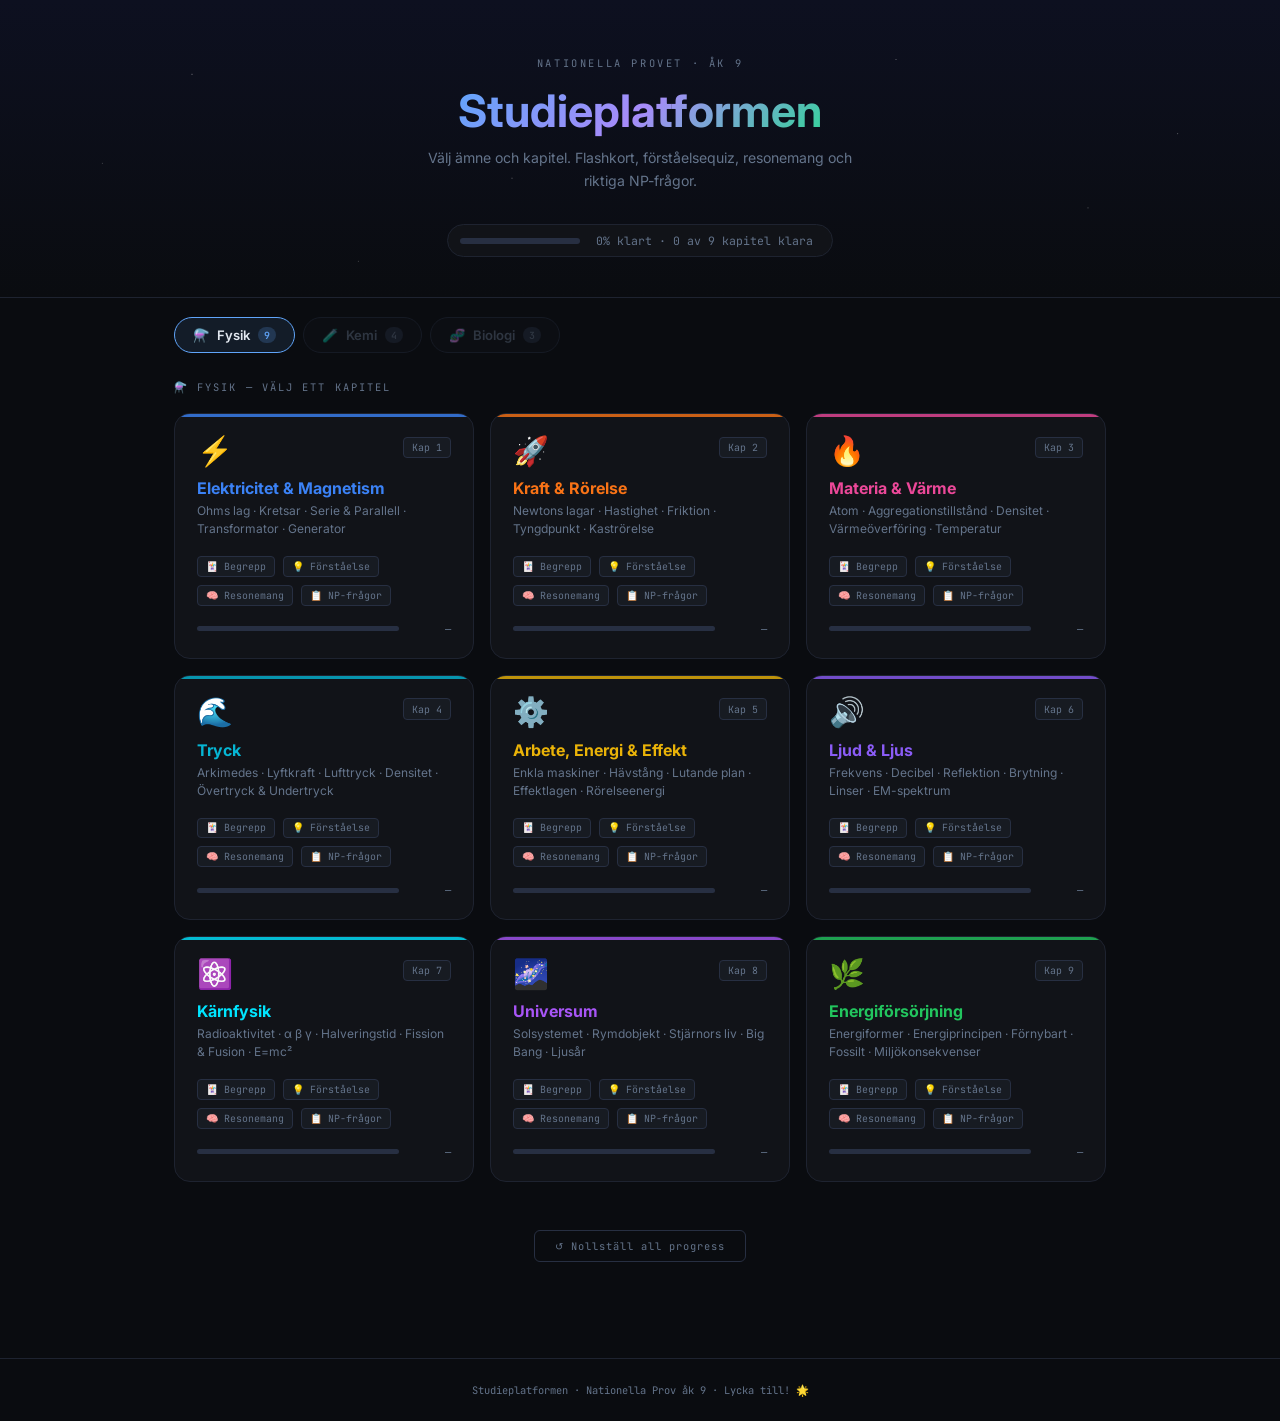
==== index.html @ 58ea1e1f "Lägg till NP Fysik åk 9 (statisk studieplattform med localStorage)" ====
<!DOCTYPE html>
<html lang="sv">
<head>
<meta charset="UTF-8">
<meta name="viewport" content="width=device-width, initial-scale=1.0">
<title>Studieplatformen — NP Åk 9</title>
<style>
@import url('https://fonts.googleapis.com/css2?family=Inter:wght@400;500;600;700&family=JetBrains+Mono:wght@400;600&display=swap');

:root {
  --bg: #0a0c10;
  --card: #111318;
  --card2: #171b22;
  --border: #1e2330;
  --border2: #272f42;
  --text: #e2e8f0;
  --muted: #64748b;
  --mono: 'JetBrains Mono', monospace;
}
* { box-sizing: border-box; margin: 0; padding: 0; }
body { font-family: 'Inter', sans-serif; background: var(--bg); color: var(--text); min-height: 100vh; }

.hero {
  padding: 3.5rem 1.5rem 2.5rem; text-align: center;
  border-bottom: 1px solid var(--border);
  background: linear-gradient(180deg, #0d1020 0%, var(--bg) 100%);
  position: relative; overflow: hidden;
}
.hero::before {
  content: ''; position: absolute; inset: 0; pointer-events: none;
  background-image:
    radial-gradient(1px 1px at 15% 25%, rgba(255,255,255,0.4) 0%, transparent 100%),
    radial-gradient(1px 1px at 40% 60%, rgba(255,255,255,0.3) 0%, transparent 100%),
    radial-gradient(1px 1px at 70% 20%, rgba(255,255,255,0.35) 0%, transparent 100%),
    radial-gradient(1px 1px at 85% 70%, rgba(255,255,255,0.25) 0%, transparent 100%),
    radial-gradient(1px 1px at 28% 88%, rgba(255,255,255,0.2) 0%, transparent 100%),
    radial-gradient(1px 1px at 92% 45%, rgba(255,255,255,0.3) 0%, transparent 100%),
    radial-gradient(1px 1px at 8%  55%, rgba(255,255,255,0.2) 0%, transparent 100%);
}
.hero-tag { font-family: var(--mono); font-size: 0.65rem; letter-spacing: 0.25em; text-transform: uppercase; color: var(--muted); margin-bottom: 1rem; }
.hero h1 { font-size: clamp(1.8rem, 5vw, 2.8rem); font-weight: 700; line-height: 1.15; margin-bottom: 0.6rem; }
.hero h1 .grad { background: linear-gradient(135deg, #60a5fa, #a78bfa, #34d399); -webkit-background-clip: text; -webkit-text-fill-color: transparent; background-clip: text; }
.hero p { font-size: 0.88rem; color: var(--muted); max-width: 460px; margin: 0 auto 2rem; line-height: 1.6; }

.overall-progress {
  display: inline-flex; align-items: center; gap: 1rem;
  background: var(--card); border: 1px solid var(--border);
  border-radius: 100px; padding: 0.5rem 1.2rem 0.5rem 0.8rem;
}
.op-bar-bg { width: 120px; height: 6px; background: var(--border2); border-radius: 3px; overflow: hidden; }
.op-bar-fg { height: 100%; background: linear-gradient(90deg, #60a5fa, #a78bfa, #34d399); border-radius: 3px; transition: width 0.5s ease; width: 0%; }
.op-text { font-family: var(--mono); font-size: 0.72rem; color: var(--muted); white-space: nowrap; }

.subject-tabs {
  display: flex; align-items: center; gap: 0.5rem;
  padding: 1.2rem 1.5rem; max-width: 980px; margin: 0 auto;
  overflow-x: auto; scrollbar-width: none;
}
.subject-tabs::-webkit-scrollbar { display: none; }

.subject-btn {
  display: flex; align-items: center; gap: 0.5rem;
  font-family: 'Inter', sans-serif; font-size: 0.82rem; font-weight: 600;
  padding: 0.55rem 1.1rem; border-radius: 100px;
  border: 1px solid var(--border2); background: var(--card); color: var(--muted);
  cursor: pointer; transition: all 0.18s; white-space: nowrap;
}
.subject-btn:hover { color: var(--text); border-color: #3a4562; }
.subject-btn.active { color: var(--text); border-color: var(--sb-color); background: color-mix(in srgb, var(--sb-color) 10%, transparent); }
.subject-btn .sb-count { font-family: var(--mono); font-size: 0.62rem; background: var(--border2); padding: 0.1rem 0.4rem; border-radius: 8px; }
.subject-btn.active .sb-count { background: color-mix(in srgb, var(--sb-color) 20%, transparent); color: var(--sb-color); }
.subject-btn:disabled { opacity: 0.4; cursor: not-allowed; }

.grid-wrap { max-width: 980px; margin: 0 auto; padding: 0 1.5rem 4rem; }
.subject-section { display: none; }
.subject-section.active { display: block; }
.grid-label { font-family: var(--mono); font-size: 0.65rem; letter-spacing: 0.2em; text-transform: uppercase; color: var(--muted); margin-bottom: 1.2rem; padding-top: 0.5rem; }
.chapters-grid { display: grid; grid-template-columns: repeat(auto-fill, minmax(280px, 1fr)); gap: 1rem; margin-bottom: 2rem; }

.ch-card {
  background: var(--card); border: 1px solid var(--border);
  border-radius: 16px; padding: 1.4rem;
  text-decoration: none; color: var(--text); display: block;
  transition: transform 0.18s, box-shadow 0.18s, border-color 0.18s;
  position: relative; overflow: hidden;
}
.ch-card::before {
  content: ''; position: absolute; top: 0; left: 0; right: 0;
  height: 3px; border-radius: 16px 16px 0 0;
  background: var(--cc); opacity: 0.8;
}
.ch-card:hover { transform: translateY(-3px); border-color: var(--border2); box-shadow: 0 8px 32px color-mix(in srgb, var(--cc) 12%, transparent); }
.ch-card.coming { opacity: 0.4; pointer-events: none; background: repeating-linear-gradient(45deg, var(--card), var(--card) 10px, var(--card2) 10px, var(--card2) 20px); }
.ch-card.coming::after { content: 'KOMMER SNART'; position: absolute; inset: 0; display: flex; align-items: center; justify-content: center; font-family: var(--mono); font-size: 0.7rem; letter-spacing: 0.2em; color: var(--muted); background: rgba(10,12,16,0.7); border-radius: 16px; }
.ch-top { display: flex; align-items: flex-start; justify-content: space-between; gap: 0.5rem; margin-bottom: 0.8rem; }
.ch-icon { font-size: 1.8rem; line-height: 1; }
.ch-num { font-family: var(--mono); font-size: 0.62rem; color: var(--muted); background: var(--card2); padding: 0.2rem 0.5rem; border-radius: 4px; border: 1px solid var(--border2); }
.ch-title { font-size: 1rem; font-weight: 700; margin-bottom: 0.25rem; color: var(--cc); }
.ch-sub { font-size: 0.75rem; color: var(--muted); line-height: 1.5; margin-bottom: 1.1rem; }
.ch-stats { display: flex; gap: 0.5rem; margin-bottom: 1rem; flex-wrap: wrap; }
.ch-stat { font-family: var(--mono); font-size: 0.62rem; color: var(--muted); background: var(--card2); border: 1px solid var(--border2); padding: 0.18rem 0.5rem; border-radius: 4px; }
.ch-progress-wrap { display: flex; align-items: center; gap: 0.7rem; }
.ch-bar-bg { flex: 1; height: 5px; background: var(--border2); border-radius: 3px; overflow: hidden; }
.ch-bar-fg { height: 100%; border-radius: 3px; background: var(--cc); transition: width 0.4s ease; opacity: 0.8; }
.ch-pct { font-family: var(--mono); font-size: 0.65rem; color: var(--muted); min-width: 2.5rem; text-align: right; }
.ch-done-badge { display: none; position: absolute; top: 1rem; right: 1rem; background: rgba(34,197,94,0.15); border: 1px solid rgba(34,197,94,0.3); color: #4ade80; font-family: var(--mono); font-size: 0.6rem; padding: 0.15rem 0.5rem; border-radius: 4px; }
.ch-card.complete .ch-done-badge { display: block; }

.reset-wrap { text-align: center; padding: 1rem 0 2rem; }
.reset-all-btn { font-family: var(--mono); font-size: 0.65rem; letter-spacing: 0.1em; padding: 0.5rem 1.2rem; border: 1px solid var(--border2); background: transparent; color: var(--muted); border-radius: 6px; cursor: pointer; transition: all 0.15s; }
.reset-all-btn:hover { color: #ef4444; border-color: #ef4444; }
.footer { text-align: center; padding: 1.5rem; border-top: 1px solid var(--border); font-family: var(--mono); font-size: 0.65rem; color: var(--muted); }

@media (max-width: 600px) {
  .hero { padding: 2.5rem 1rem 2rem; }
  .grid-wrap { padding: 0 1rem 3rem; }
  .chapters-grid { grid-template-columns: 1fr; }
}
</style>
</head>
<body>

<div class="hero">
  <div class="hero-tag">Nationella Provet · Åk 9</div>
  <h1><span class="grad">Studieplatformen</span></h1>
  <p>Välj ämne och kapitel. Flashkort, förståelsequiz, resonemang och riktiga NP-frågor.</p>
  <div class="overall-progress">
    <div class="op-bar-bg"><div class="op-bar-fg" id="overallBar"></div></div>
    <span class="op-text" id="overallText">Laddar…</span>
  </div>
</div>

<div class="subject-tabs" id="subjectTabs"></div>
<div class="grid-wrap" id="gridWrap"></div>
<div class="footer">Studieplatformen · Nationella Prov åk 9 · Lycka till! 🌟</div>

<script>
// ═══════════════════════════════════════════════════════════
//  SUBJECTS CONFIG
//  Lägg till ett nytt ämne = lägg till ett objekt i listan.
//  Lägg till ett kapitel = lägg till ett objekt i chapters[].
//  Inget annat i filen behöver ändras.
// ═══════════════════════════════════════════════════════════
const SUBJECTS = [
  {
    id: 'fysik',
    label: 'Fysik',
    icon: '⚗️',
    color: '#60a5fa',
    chapters: [
      { id: 'el',        num: 1,  icon: '⚡', color: '#3b82f6', title: 'Elektricitet & Magnetism', sub: 'Ohms lag · Kretsar · Serie & Parallell · Transformator · Generator',        file: 'fysik_el_magnetism.html' },
      { id: 'kraft',     num: 2,  icon: '🚀', color: '#f97316', title: 'Kraft & Rörelse',          sub: 'Newtons lagar · Hastighet · Friktion · Tyngdpunkt · Kaströrelse',            file: 'fysik_kraft_rorelse.html' },
      { id: 'materia',   num: 3,  icon: '🔥', color: '#ec4899', title: 'Materia & Värme',          sub: 'Atom · Aggregationstillstånd · Densitet · Värmeöverföring · Temperatur',     file: 'fysik_materia_varme.html' },
      { id: 'tryck',     num: 4,  icon: '🌊', color: '#06b6d4', title: 'Tryck',                    sub: 'Arkimedes · Lyftkraft · Lufttryck · Densitet · Övertryck & Undertryck',      file: 'fysik_tryck.html' },
      { id: 'arbete',    num: 5,  icon: '⚙️', color: '#eab308', title: 'Arbete, Energi & Effekt', sub: 'Enkla maskiner · Hävstång · Lutande plan · Effektlagen · Rörelseenergi',     file: 'fysik_arbete_energi_effekt.html' },
      { id: 'ljud',      num: 6,  icon: '🔊', color: '#8b5cf6', title: 'Ljud & Ljus',             sub: 'Frekvens · Decibel · Reflektion · Brytning · Linser · EM-spektrum',          file: 'fysik_ljud_ljus.html' },
      { id: 'karn',      num: 7,  icon: '⚛️', color: '#00e5ff', title: 'Kärnfysik',               sub: 'Radioaktivitet · α β γ · Halveringstid · Fission & Fusion · E=mc²',          file: 'fysik_karnfysik.html' },
      { id: 'universum', num: 8,  icon: '🌌', color: '#a855f7', title: 'Universum',               sub: 'Solsystemet · Rymdobjekt · Stjärnors liv · Big Bang · Ljusår',               file: 'fysik_universum.html' },
      { id: 'energi',    num: 9,  icon: '🌿', color: '#22c55e', title: 'Energiförsörjning',       sub: 'Energiformer · Energiprincipen · Förnybart · Fossilt · Miljökonsekvenser',   file: 'fysik_energiforsorjning.html' },
    ]
  },
  {
    id: 'kemi',
    label: 'Kemi',
    icon: '🧪',
    color: '#f97316',
    comingSoon: true,   // sätt till false när kapitelfilerna är klara
    chapters: [
      { id: 'periodiska', num: 1, icon: '📊', color: '#f97316', title: 'Periodiska systemet',  sub: 'Grundämnen · Perioder · Grupper · Metaller & Ickemetaller', file: '' },
      { id: 'bindningar', num: 2, icon: '🔗', color: '#fb923c', title: 'Kemiska bindningar',   sub: 'Joner · Kovalenta bindningar · Molekyler · Poläritet',       file: '' },
      { id: 'syror',      num: 3, icon: '⚗️', color: '#fbbf24', title: 'Syror & Baser',        sub: 'pH · Neutralisering · Indikatorer · Buffersystem',            file: '' },
      { id: 'organisk',   num: 4, icon: '🌿', color: '#a3e635', title: 'Organisk kemi',        sub: 'Kolföreningar · Alkaner · Alkener · Funktionella grupper',    file: '' },
    ]
  },
  {
    id: 'biologi',
    label: 'Biologi',
    icon: '🧬',
    color: '#34d399',
    comingSoon: true,
    chapters: [
      { id: 'cellen',    num: 1, icon: '🔬', color: '#34d399', title: 'Cellen',     sub: 'Cellstruktur · Organeller · Celldelning · DNA',                 file: '' },
      { id: 'evolution', num: 2, icon: '🦕', color: '#2dd4bf', title: 'Evolution',  sub: 'Naturligt urval · Adaptation · Artbildning · Fossil',           file: '' },
      { id: 'ekologi',   num: 3, icon: '🌳', color: '#86efac', title: 'Ekologi',    sub: 'Ekosystem · Näringsnät · Kretslopp · Biologisk mångfald',       file: '' },
    ]
  },
];

// ═══════════════════════════════════════════════════════════
//  RENDERING  (inget behöver ändras nedan)
// ═══════════════════════════════════════════════════════════
let activeSubject = SUBJECTS[0].id;

function buildUI() {
  buildTabs();
  buildGrids();
  loadAllProgress();
}

function buildTabs() {
  const wrap = document.getElementById('subjectTabs');
  wrap.innerHTML = '';
  SUBJECTS.forEach(s => {
    const btn = document.createElement('button');
    btn.className = 'subject-btn' + (s.id === activeSubject ? ' active' : '');
    btn.style.setProperty('--sb-color', s.color);
    btn.dataset.sid = s.id;
    btn.innerHTML = `<span>${s.icon}</span>${s.label}<span class="sb-count">${s.chapters.length}</span>`;
    if (s.comingSoon) {
      btn.disabled = true;
      btn.title = 'Kommer snart';
    } else {
      btn.onclick = () => switchSubject(s.id);
    }
    wrap.appendChild(btn);
  });
}

function switchSubject(id) {
  activeSubject = id;
  document.querySelectorAll('.subject-btn').forEach(b => b.classList.toggle('active', b.dataset.sid === id));
  document.querySelectorAll('.subject-section').forEach(s => s.classList.toggle('active', s.dataset.sid === id));
}

function buildGrids() {
  const wrap = document.getElementById('gridWrap');
  wrap.innerHTML = '';
  SUBJECTS.forEach(subject => {
    const section = document.createElement('div');
    section.className = 'subject-section' + (subject.id === activeSubject ? ' active' : '');
    section.dataset.sid = subject.id;

    const label = document.createElement('div');
    label.className = 'grid-label';
    label.textContent = subject.icon + '  ' + subject.label + ' — välj ett kapitel';
    section.appendChild(label);

    const grid = document.createElement('div');
    grid.className = 'chapters-grid';

    subject.chapters.forEach(ch => {
      const isLocked = subject.comingSoon || !ch.file;
      const el = document.createElement(isLocked ? 'div' : 'a');
      el.className = 'ch-card' + (isLocked ? ' coming' : '');
      el.style.setProperty('--cc', ch.color || subject.color);
      if (!isLocked) {
        el.href = ch.file;
        el.dataset.storageKey = ch.file.replace('.html', '');
      }
      el.innerHTML = `
        <div class="ch-done-badge">✓ KLAR</div>
        <div class="ch-top">
          <div class="ch-icon">${ch.icon}</div>
          <span class="ch-num">Kap ${ch.num}</span>
        </div>
        <div class="ch-title">${ch.title}</div>
        <div class="ch-sub">${ch.sub}</div>
        <div class="ch-stats">
          <span class="ch-stat">🃏 Begrepp</span>
          <span class="ch-stat">💡 Förståelse</span>
          <span class="ch-stat">🧠 Resonemang</span>
          <span class="ch-stat">📋 NP-frågor</span>
        </div>
        <div class="ch-progress-wrap">
          <div class="ch-bar-bg">
            <div class="ch-bar-fg" id="bar-${subject.id}-${ch.id}" style="width:0%"></div>
          </div>
          <span class="ch-pct" id="pct-${subject.id}-${ch.id}">—</span>
        </div>`;
      grid.appendChild(el);
    });

    section.appendChild(grid);
    wrap.appendChild(section);
  });

  const resetWrap = document.createElement('div');
  resetWrap.className = 'reset-wrap';
  resetWrap.innerHTML = `<button class="reset-all-btn" onclick="resetAll()">↺ Nollställ all progress</button>`;
  wrap.appendChild(resetWrap);
}

function loadAllProgress() {
  let totalPct = 0, totalCh = 0, doneCh = 0;
  SUBJECTS.forEach(subject => {
    subject.chapters.forEach(ch => {
      if (subject.comingSoon || !ch.file) return;
      totalCh++;
      const raw = localStorage.getItem(ch.file.replace('.html','') + '_progress');
      const bar = document.getElementById('bar-' + subject.id + '-' + ch.id);
      const pct = document.getElementById('pct-' + subject.id + '-' + ch.id);
      const card = document.querySelector(`a[data-storage-key="${ch.file.replace('.html','')}"]`);
      if (raw && bar && pct) {
        try {
          const data = JSON.parse(raw);
          const p = Math.min(100, Math.round(data.pct || 0));
          bar.style.width = p + '%';
          pct.textContent = p + '%';
          totalPct += p;
          if (p >= 100) { doneCh++; if (card) card.classList.add('complete'); }
        } catch(e) {}
      }
    });
  });
  const overall = totalCh > 0 ? Math.round(totalPct / totalCh) : 0;
  document.getElementById('overallBar').style.width = overall + '%';
  document.getElementById('overallText').textContent = overall + '% klart · ' + doneCh + ' av ' + totalCh + ' kapitel klara';
}

function resetAll() {
  if (!confirm('Nollställa ALL progress för alla ämnen?')) return;
  SUBJECTS.forEach(s => s.chapters.forEach(ch => {
    if (ch.file) localStorage.removeItem(ch.file.replace('.html','') + '_progress');
  }));
  buildGrids();
  loadAllProgress();
}

buildUI();
window.addEventListener('focus', loadAllProgress);
</script>
</body>
</html>
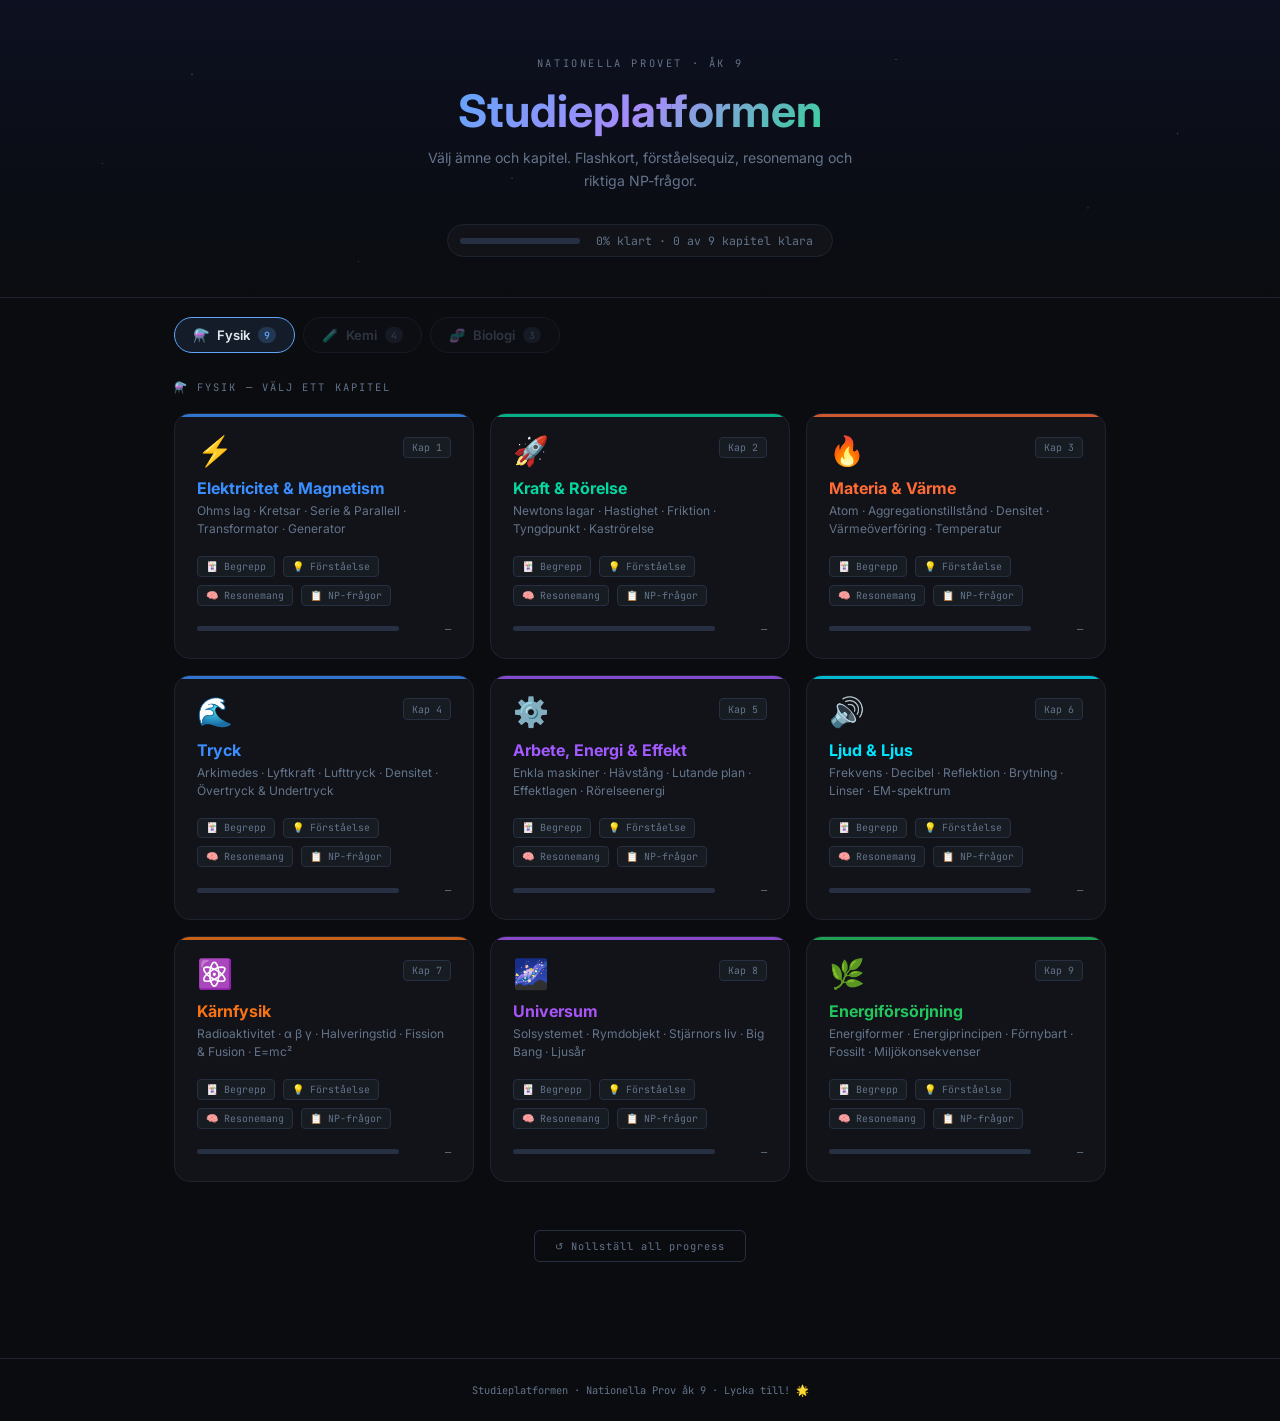
==== commit 94f5512d: "index: kapitelkortens färg matchar --accent i varje fysikfil Made-with: Cursor" ====
--- a/index.html
+++ b/index.html
@@ -148,13 +148,13 @@
     icon: '⚗️',
     color: '#60a5fa',
     chapters: [
-      { id: 'el',        num: 1,  icon: '⚡', color: '#3b82f6', title: 'Elektricitet & Magnetism', sub: 'Ohms lag · Kretsar · Serie & Parallell · Transformator · Generator',        file: 'fysik_el_magnetism.html' },
-      { id: 'kraft',     num: 2,  icon: '🚀', color: '#f97316', title: 'Kraft & Rörelse',          sub: 'Newtons lagar · Hastighet · Friktion · Tyngdpunkt · Kaströrelse',            file: 'fysik_kraft_rorelse.html' },
-      { id: 'materia',   num: 3,  icon: '🔥', color: '#ec4899', title: 'Materia & Värme',          sub: 'Atom · Aggregationstillstånd · Densitet · Värmeöverföring · Temperatur',     file: 'fysik_materia_varme.html' },
-      { id: 'tryck',     num: 4,  icon: '🌊', color: '#06b6d4', title: 'Tryck',                    sub: 'Arkimedes · Lyftkraft · Lufttryck · Densitet · Övertryck & Undertryck',      file: 'fysik_tryck.html' },
-      { id: 'arbete',    num: 5,  icon: '⚙️', color: '#eab308', title: 'Arbete, Energi & Effekt', sub: 'Enkla maskiner · Hävstång · Lutande plan · Effektlagen · Rörelseenergi',     file: 'fysik_arbete_energi_effekt.html' },
-      { id: 'ljud',      num: 6,  icon: '🔊', color: '#8b5cf6', title: 'Ljud & Ljus',             sub: 'Frekvens · Decibel · Reflektion · Brytning · Linser · EM-spektrum',          file: 'fysik_ljud_ljus.html' },
-      { id: 'karn',      num: 7,  icon: '⚛️', color: '#00e5ff', title: 'Kärnfysik',               sub: 'Radioaktivitet · α β γ · Halveringstid · Fission & Fusion · E=mc²',          file: 'fysik_karnfysik.html' },
+      { id: 'el',        num: 1,  icon: '⚡', color: '#3a8eff', title: 'Elektricitet & Magnetism', sub: 'Ohms lag · Kretsar · Serie & Parallell · Transformator · Generator',        file: 'fysik_el_magnetism.html' },
+      { id: 'kraft',     num: 2,  icon: '🚀', color: '#06d6a0', title: 'Kraft & Rörelse',          sub: 'Newtons lagar · Hastighet · Friktion · Tyngdpunkt · Kaströrelse',            file: 'fysik_kraft_rorelse.html' },
+      { id: 'materia',   num: 3,  icon: '🔥', color: '#ff6b35', title: 'Materia & Värme',          sub: 'Atom · Aggregationstillstånd · Densitet · Värmeöverföring · Temperatur',     file: 'fysik_materia_varme.html' },
+      { id: 'tryck',     num: 4,  icon: '🌊', color: '#3a8eff', title: 'Tryck',                    sub: 'Arkimedes · Lyftkraft · Lufttryck · Densitet · Övertryck & Undertryck',      file: 'fysik_tryck.html' },
+      { id: 'arbete',    num: 5,  icon: '⚙️', color: '#a259ff', title: 'Arbete, Energi & Effekt', sub: 'Enkla maskiner · Hävstång · Lutande plan · Effektlagen · Rörelseenergi',     file: 'fysik_arbete_energi.html' },
+      { id: 'ljud',      num: 6,  icon: '🔊', color: '#00e5ff', title: 'Ljud & Ljus',             sub: 'Frekvens · Decibel · Reflektion · Brytning · Linser · EM-spektrum',          file: 'fysik_ljud_ljus.html' },
+      { id: 'karn',      num: 7,  icon: '⚛️', color: '#f97316', title: 'Kärnfysik',               sub: 'Radioaktivitet · α β γ · Halveringstid · Fission & Fusion · E=mc²',          file: 'fysik_karnfysik.html' },
       { id: 'universum', num: 8,  icon: '🌌', color: '#a855f7', title: 'Universum',               sub: 'Solsystemet · Rymdobjekt · Stjärnors liv · Big Bang · Ljusår',               file: 'fysik_universum.html' },
       { id: 'energi',    num: 9,  icon: '🌿', color: '#22c55e', title: 'Energiförsörjning',       sub: 'Energiformer · Energiprincipen · Förnybart · Fossilt · Miljökonsekvenser',   file: 'fysik_energiforsorjning.html' },
     ]
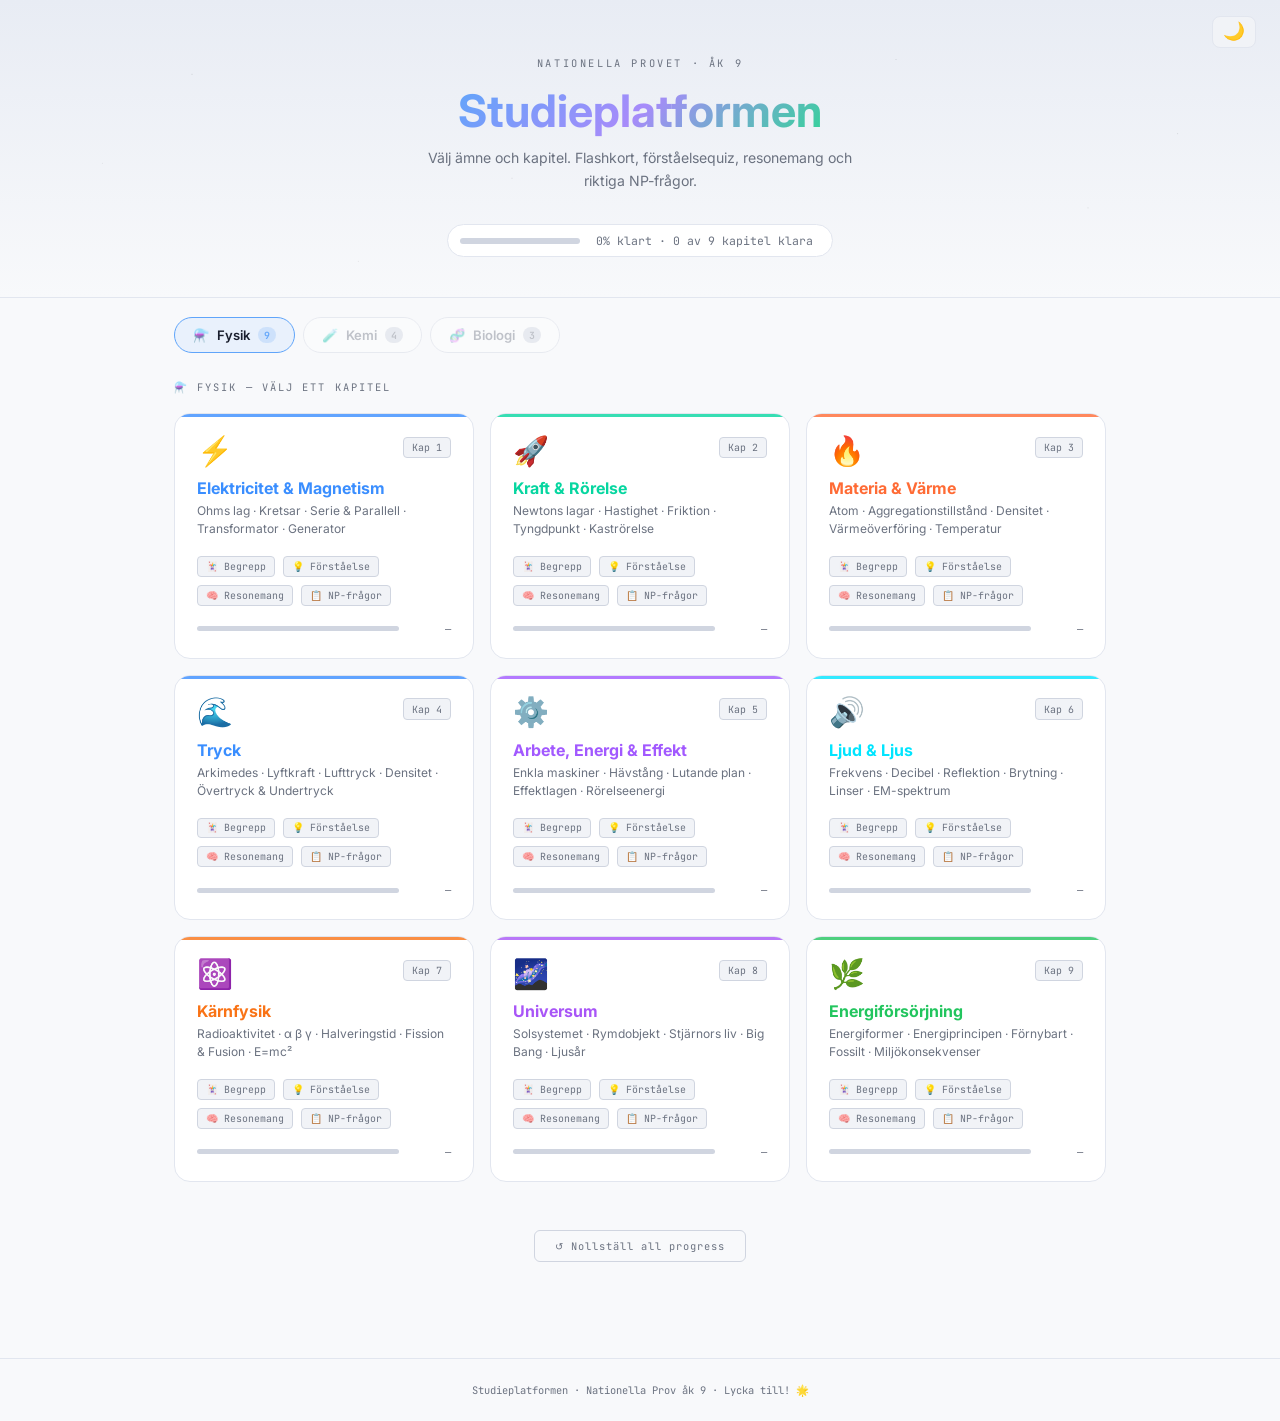
==== commit be028770: "Ljusläge som default, dark/light-toggle i alla filer Made-with: Cursor" ====
--- a/index.html
+++ b/index.html
@@ -4,10 +4,25 @@
 <meta charset="UTF-8">
 <meta name="viewport" content="width=device-width, initial-scale=1.0">
 <title>Studieplatformen — NP Åk 9</title>
+<script src="theme-head.js"></script>
 <style>
 @import url('https://fonts.googleapis.com/css2?family=Inter:wght@400;500;600;700&family=JetBrains+Mono:wght@400;600&display=swap');
 
 :root {
+  --bg: #f8f9fb;
+  --card: #ffffff;
+  --card2: #f1f3f7;
+  --border: #e2e6ef;
+  --border2: #d0d5e0;
+  --text: #1a1f2e;
+  --muted: #6b7280;
+  --mono: 'JetBrains Mono', monospace;
+  --hero-grad-top: #e8ecf4;
+  --hero-star: rgba(0, 0, 0, 0.12);
+  --ch-coming-bg: rgba(248, 249, 251, 0.92);
+}
+
+[data-theme="dark"] {
   --bg: #0a0c10;
   --card: #111318;
   --card2: #171b22;
@@ -15,7 +30,9 @@
   --border2: #272f42;
   --text: #e2e8f0;
   --muted: #64748b;
-  --mono: 'JetBrains Mono', monospace;
+  --hero-grad-top: #0d1020;
+  --hero-star: rgba(255, 255, 255, 0.35);
+  --ch-coming-bg: rgba(10, 12, 16, 0.72);
 }
 * { box-sizing: border-box; margin: 0; padding: 0; }
 body { font-family: 'Inter', sans-serif; background: var(--bg); color: var(--text); min-height: 100vh; }
@@ -23,19 +40,19 @@
 .hero {
   padding: 3.5rem 1.5rem 2.5rem; text-align: center;
   border-bottom: 1px solid var(--border);
-  background: linear-gradient(180deg, #0d1020 0%, var(--bg) 100%);
+  background: linear-gradient(180deg, var(--hero-grad-top) 0%, var(--bg) 100%);
   position: relative; overflow: hidden;
 }
 .hero::before {
   content: ''; position: absolute; inset: 0; pointer-events: none;
   background-image:
-    radial-gradient(1px 1px at 15% 25%, rgba(255,255,255,0.4) 0%, transparent 100%),
-    radial-gradient(1px 1px at 40% 60%, rgba(255,255,255,0.3) 0%, transparent 100%),
-    radial-gradient(1px 1px at 70% 20%, rgba(255,255,255,0.35) 0%, transparent 100%),
-    radial-gradient(1px 1px at 85% 70%, rgba(255,255,255,0.25) 0%, transparent 100%),
-    radial-gradient(1px 1px at 28% 88%, rgba(255,255,255,0.2) 0%, transparent 100%),
-    radial-gradient(1px 1px at 92% 45%, rgba(255,255,255,0.3) 0%, transparent 100%),
-    radial-gradient(1px 1px at 8%  55%, rgba(255,255,255,0.2) 0%, transparent 100%);
+    radial-gradient(1px 1px at 15% 25%, var(--hero-star) 0%, transparent 100%),
+    radial-gradient(1px 1px at 40% 60%, color-mix(in srgb, var(--hero-star) 80%, transparent) 0%, transparent 100%),
+    radial-gradient(1px 1px at 70% 20%, var(--hero-star) 0%, transparent 100%),
+    radial-gradient(1px 1px at 85% 70%, color-mix(in srgb, var(--hero-star) 70%, transparent) 0%, transparent 100%),
+    radial-gradient(1px 1px at 28% 88%, color-mix(in srgb, var(--hero-star) 60%, transparent) 0%, transparent 100%),
+    radial-gradient(1px 1px at 92% 45%, color-mix(in srgb, var(--hero-star) 85%, transparent) 0%, transparent 100%),
+    radial-gradient(1px 1px at 8%  55%, color-mix(in srgb, var(--hero-star) 55%, transparent) 0%, transparent 100%);
 }
 .hero-tag { font-family: var(--mono); font-size: 0.65rem; letter-spacing: 0.25em; text-transform: uppercase; color: var(--muted); margin-bottom: 1rem; }
 .hero h1 { font-size: clamp(1.8rem, 5vw, 2.8rem); font-weight: 700; line-height: 1.15; margin-bottom: 0.6rem; }
@@ -65,7 +82,7 @@
   border: 1px solid var(--border2); background: var(--card); color: var(--muted);
   cursor: pointer; transition: all 0.18s; white-space: nowrap;
 }
-.subject-btn:hover { color: var(--text); border-color: #3a4562; }
+.subject-btn:hover { color: var(--text); border-color: var(--border2); }
 .subject-btn.active { color: var(--text); border-color: var(--sb-color); background: color-mix(in srgb, var(--sb-color) 10%, transparent); }
 .subject-btn .sb-count { font-family: var(--mono); font-size: 0.62rem; background: var(--border2); padding: 0.1rem 0.4rem; border-radius: 8px; }
 .subject-btn.active .sb-count { background: color-mix(in srgb, var(--sb-color) 20%, transparent); color: var(--sb-color); }
@@ -91,7 +108,7 @@
 }
 .ch-card:hover { transform: translateY(-3px); border-color: var(--border2); box-shadow: 0 8px 32px color-mix(in srgb, var(--cc) 12%, transparent); }
 .ch-card.coming { opacity: 0.4; pointer-events: none; background: repeating-linear-gradient(45deg, var(--card), var(--card) 10px, var(--card2) 10px, var(--card2) 20px); }
-.ch-card.coming::after { content: 'KOMMER SNART'; position: absolute; inset: 0; display: flex; align-items: center; justify-content: center; font-family: var(--mono); font-size: 0.7rem; letter-spacing: 0.2em; color: var(--muted); background: rgba(10,12,16,0.7); border-radius: 16px; }
+.ch-card.coming::after { content: 'KOMMER SNART'; position: absolute; inset: 0; display: flex; align-items: center; justify-content: center; font-family: var(--mono); font-size: 0.7rem; letter-spacing: 0.2em; color: var(--muted); background: var(--ch-coming-bg); border-radius: 16px; }
 .ch-top { display: flex; align-items: flex-start; justify-content: space-between; gap: 0.5rem; margin-bottom: 0.8rem; }
 .ch-icon { font-size: 1.8rem; line-height: 1; }
 .ch-num { font-family: var(--mono); font-size: 0.62rem; color: var(--muted); background: var(--card2); padding: 0.2rem 0.5rem; border-radius: 4px; border: 1px solid var(--border2); }
@@ -117,10 +134,12 @@
   .chapters-grid { grid-template-columns: 1fr; }
 }
 </style>
+<link rel="stylesheet" href="theme-ui.css">
 </head>
 <body>
 
 <div class="hero">
+  <button type="button" class="theme-toggle" id="themeToggle" aria-label="Växla tema">🌙</button>
   <div class="hero-tag">Nationella Provet · Åk 9</div>
   <h1><span class="grad">Studieplatformen</span></h1>
   <p>Välj ämne och kapitel. Flashkort, förståelsequiz, resonemang och riktiga NP-frågor.</p>
@@ -319,5 +338,6 @@
 buildUI();
 window.addEventListener('focus', loadAllProgress);
 </script>
+<script src="theme-toggle.js"></script>
 </body>
 </html>
--- a/theme-ui.css
+++ b/theme-ui.css
@@ -0,0 +1,18 @@
+.theme-toggle {
+  position: absolute;
+  top: 1rem;
+  right: 1.5rem;
+  z-index: 20;
+  background: var(--card2);
+  border: 1px solid var(--border);
+  border-radius: 8px;
+  padding: 6px 10px;
+  font-size: 1.1rem;
+  line-height: 1;
+  cursor: pointer;
+  transition: background 0.2s, border-color 0.2s;
+}
+.theme-toggle:hover {
+  background: var(--card);
+  border-color: var(--border2);
+}
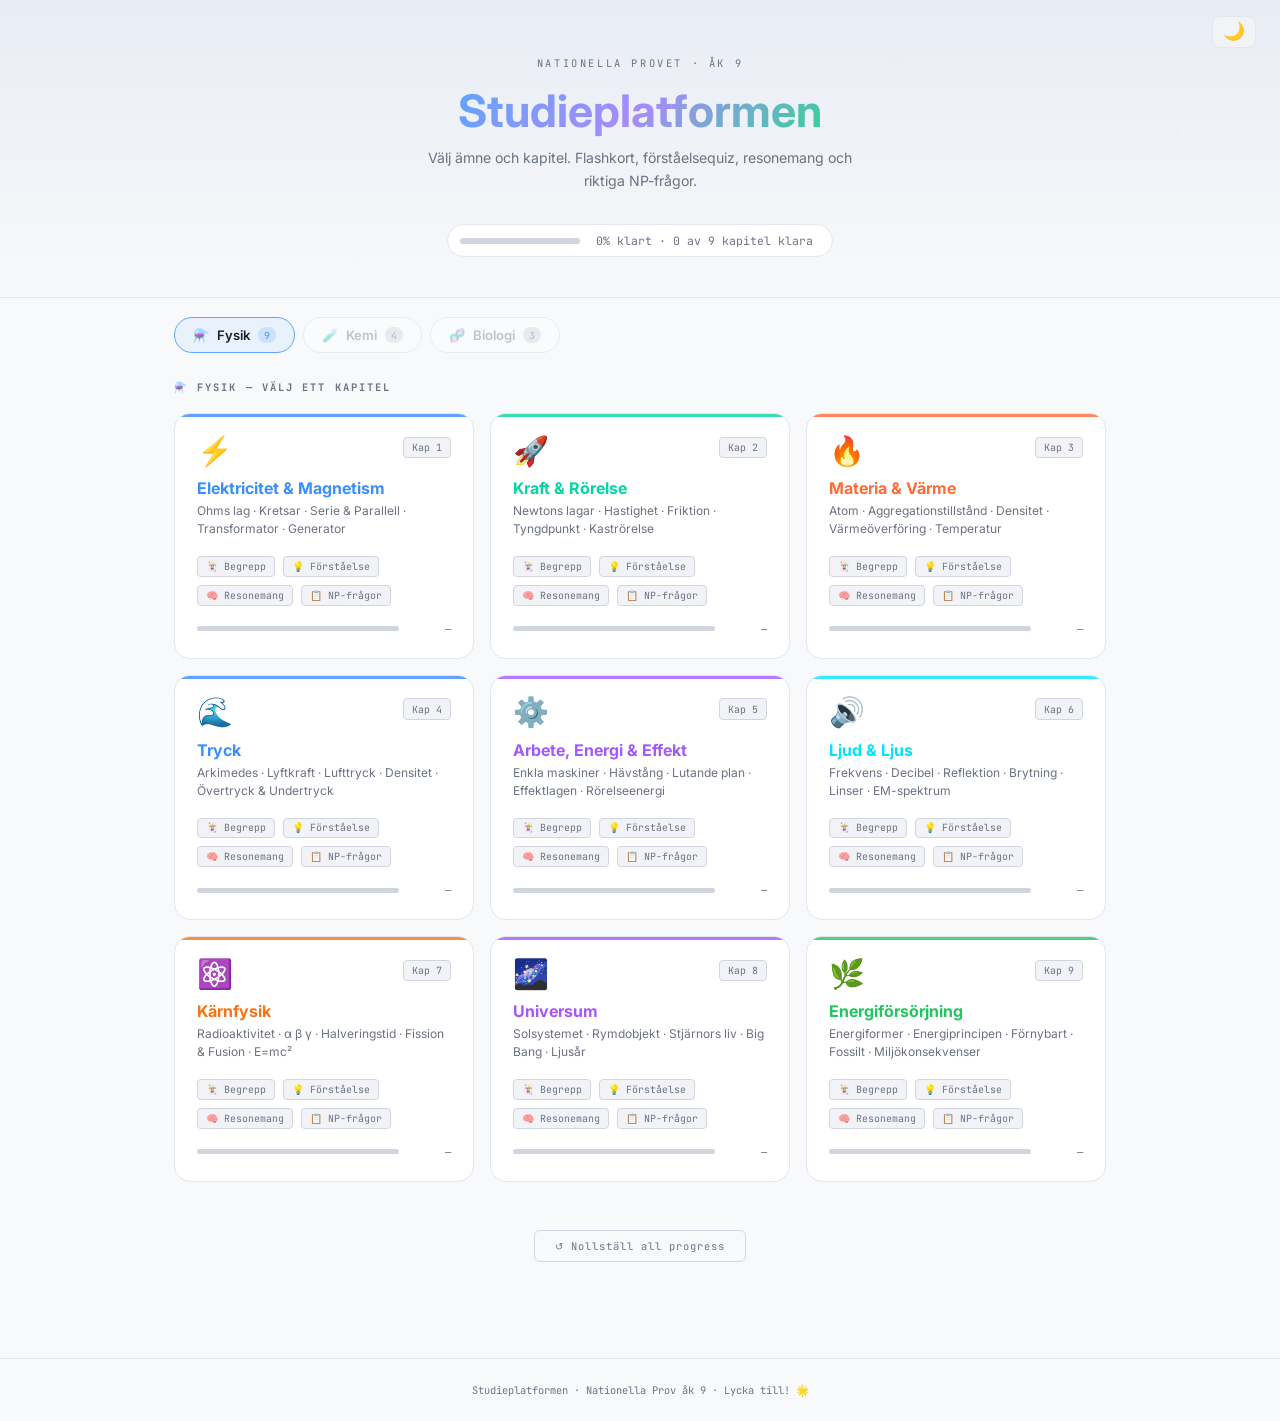
==== commit a2d47f22: "WCAG AA omgång 2 — kontrast, fokusringar, rubrikhierarki Made-with: Cursor" ====
--- a/index.html
+++ b/index.html
@@ -16,6 +16,7 @@
   --border2: #d0d5e0;
   --text: #1a1f2e;
   --muted: #6b7280;
+  --accent: #2563eb;
   --mono: 'JetBrains Mono', monospace;
   --hero-grad-top: #e8ecf4;
   --hero-star: rgba(0, 0, 0, 0.12);
@@ -29,7 +30,7 @@
   --border: #1e2330;
   --border2: #272f42;
   --text: #e2e8f0;
-  --muted: #64748b;
+  --muted: #94a3b8;
   --hero-grad-top: #0d1020;
   --hero-star: rgba(255, 255, 255, 0.35);
   --ch-coming-bg: rgba(10, 12, 16, 0.72);
@@ -249,7 +250,7 @@
     section.className = 'subject-section' + (subject.id === activeSubject ? ' active' : '');
     section.dataset.sid = subject.id;
 
-    const label = document.createElement('div');
+    const label = document.createElement('h2');
     label.className = 'grid-label';
     label.textContent = subject.icon + '  ' + subject.label + ' — välj ett kapitel';
     section.appendChild(label);
--- a/theme-ui.css
+++ b/theme-ui.css
@@ -1,3 +1,11 @@
+.tab-section-h2 {
+  font-size: 1.15rem;
+  font-weight: 700;
+  margin: 0 0 1rem;
+  color: var(--text);
+  letter-spacing: -0.02em;
+}
+
 .theme-toggle {
   position: absolute;
   top: 1rem;
@@ -16,3 +24,27 @@
   background: var(--card);
   border-color: var(--border2);
 }
+.theme-toggle:focus-visible {
+  outline: 2px solid var(--accent, #2563eb);
+  outline-offset: 2px;
+}
+
+.tab-btn:focus-visible,
+.card-btn:focus-visible,
+.fq-opt:focus-visible,
+.f-opt:focus-visible,
+.mc-option:focus-visible,
+.calc-inp:focus-visible,
+.res-textarea:focus-visible,
+.open-textarea:focus-visible,
+.flashcard-scene:focus-visible,
+.subject-btn:focus-visible,
+.reset-all-btn:focus-visible,
+.tab-reset-btn:focus-visible,
+.back-link:focus-visible,
+.btn-check:focus-visible,
+.btn-model:focus-visible,
+.btn:focus-visible {
+  outline: 2px solid var(--accent, #2563eb);
+  outline-offset: 2px;
+}
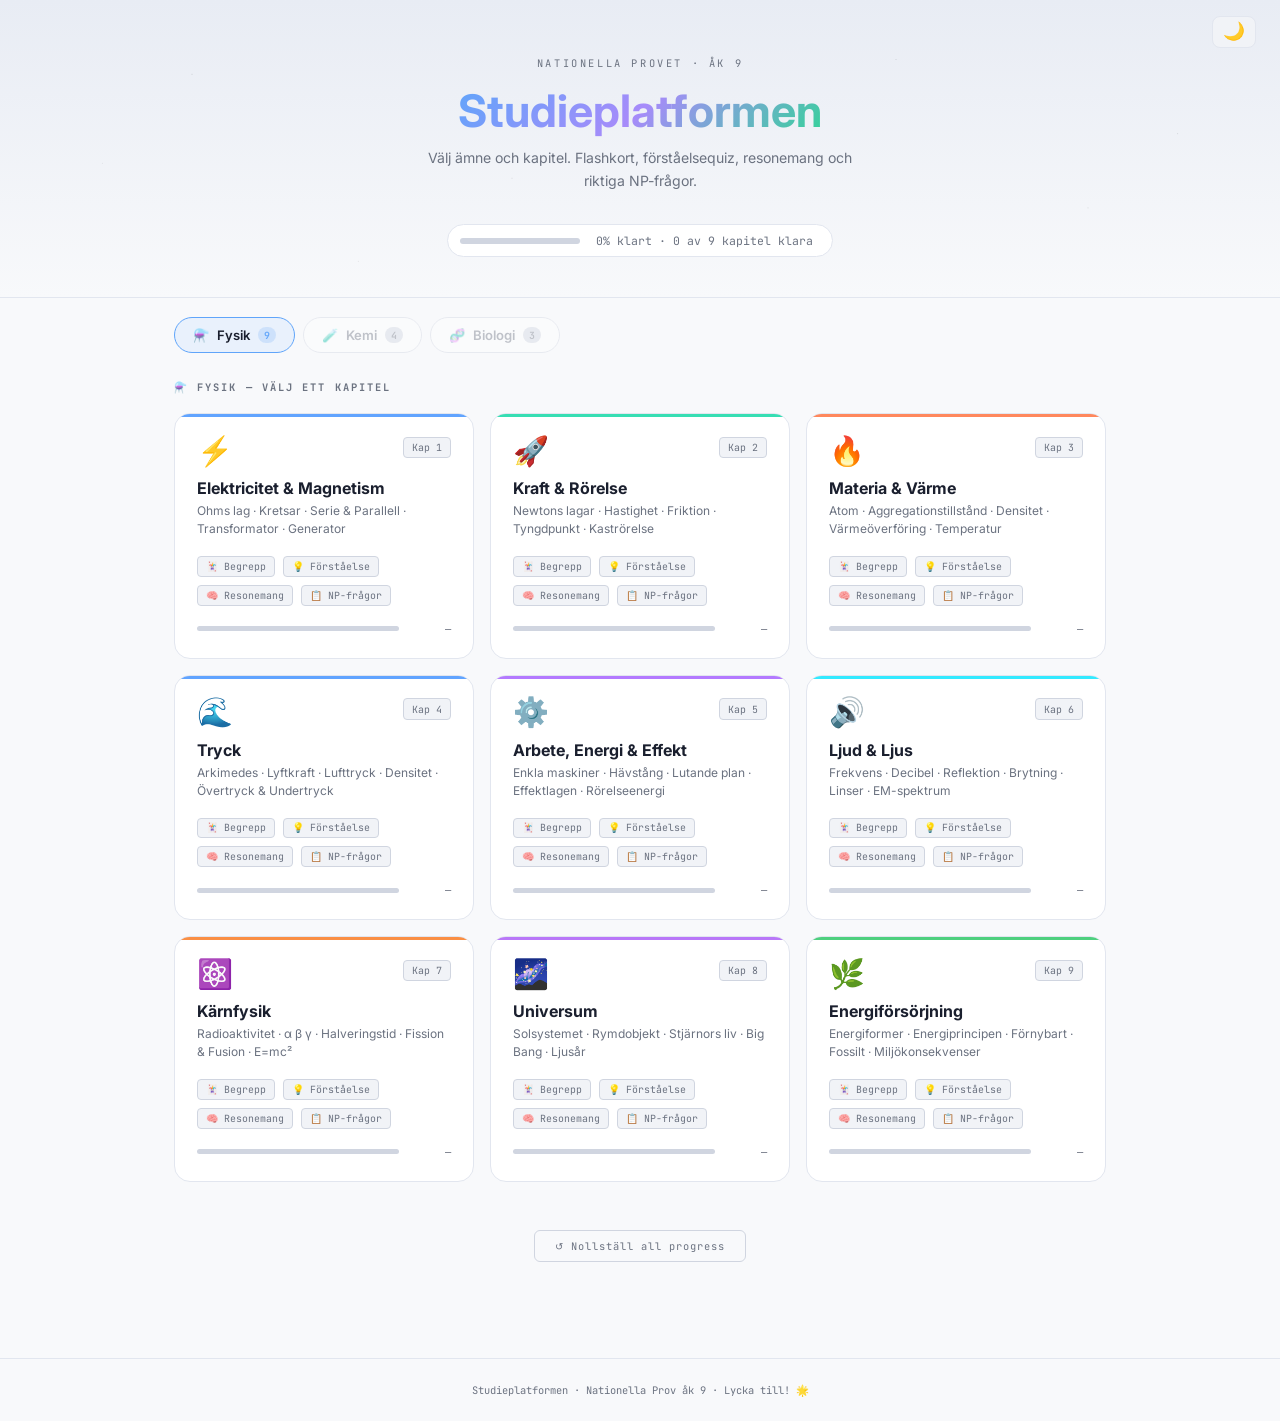
==== commit dd363b62: "WCAG AA — fixa kontrast på kapitelkortstitlar i ljusläge Made-with: Cursor" ====
--- a/index.html
+++ b/index.html
@@ -113,7 +113,7 @@
 .ch-top { display: flex; align-items: flex-start; justify-content: space-between; gap: 0.5rem; margin-bottom: 0.8rem; }
 .ch-icon { font-size: 1.8rem; line-height: 1; }
 .ch-num { font-family: var(--mono); font-size: 0.62rem; color: var(--muted); background: var(--card2); padding: 0.2rem 0.5rem; border-radius: 4px; border: 1px solid var(--border2); }
-.ch-title { font-size: 1rem; font-weight: 700; margin-bottom: 0.25rem; color: var(--cc); }
+.ch-title { font-size: 1rem; font-weight: 700; margin-bottom: 0.25rem; color: var(--text); }
 .ch-sub { font-size: 0.75rem; color: var(--muted); line-height: 1.5; margin-bottom: 1.1rem; }
 .ch-stats { display: flex; gap: 0.5rem; margin-bottom: 1rem; flex-wrap: wrap; }
 .ch-stat { font-family: var(--mono); font-size: 0.62rem; color: var(--muted); background: var(--card2); border: 1px solid var(--border2); padding: 0.18rem 0.5rem; border-radius: 4px; }
